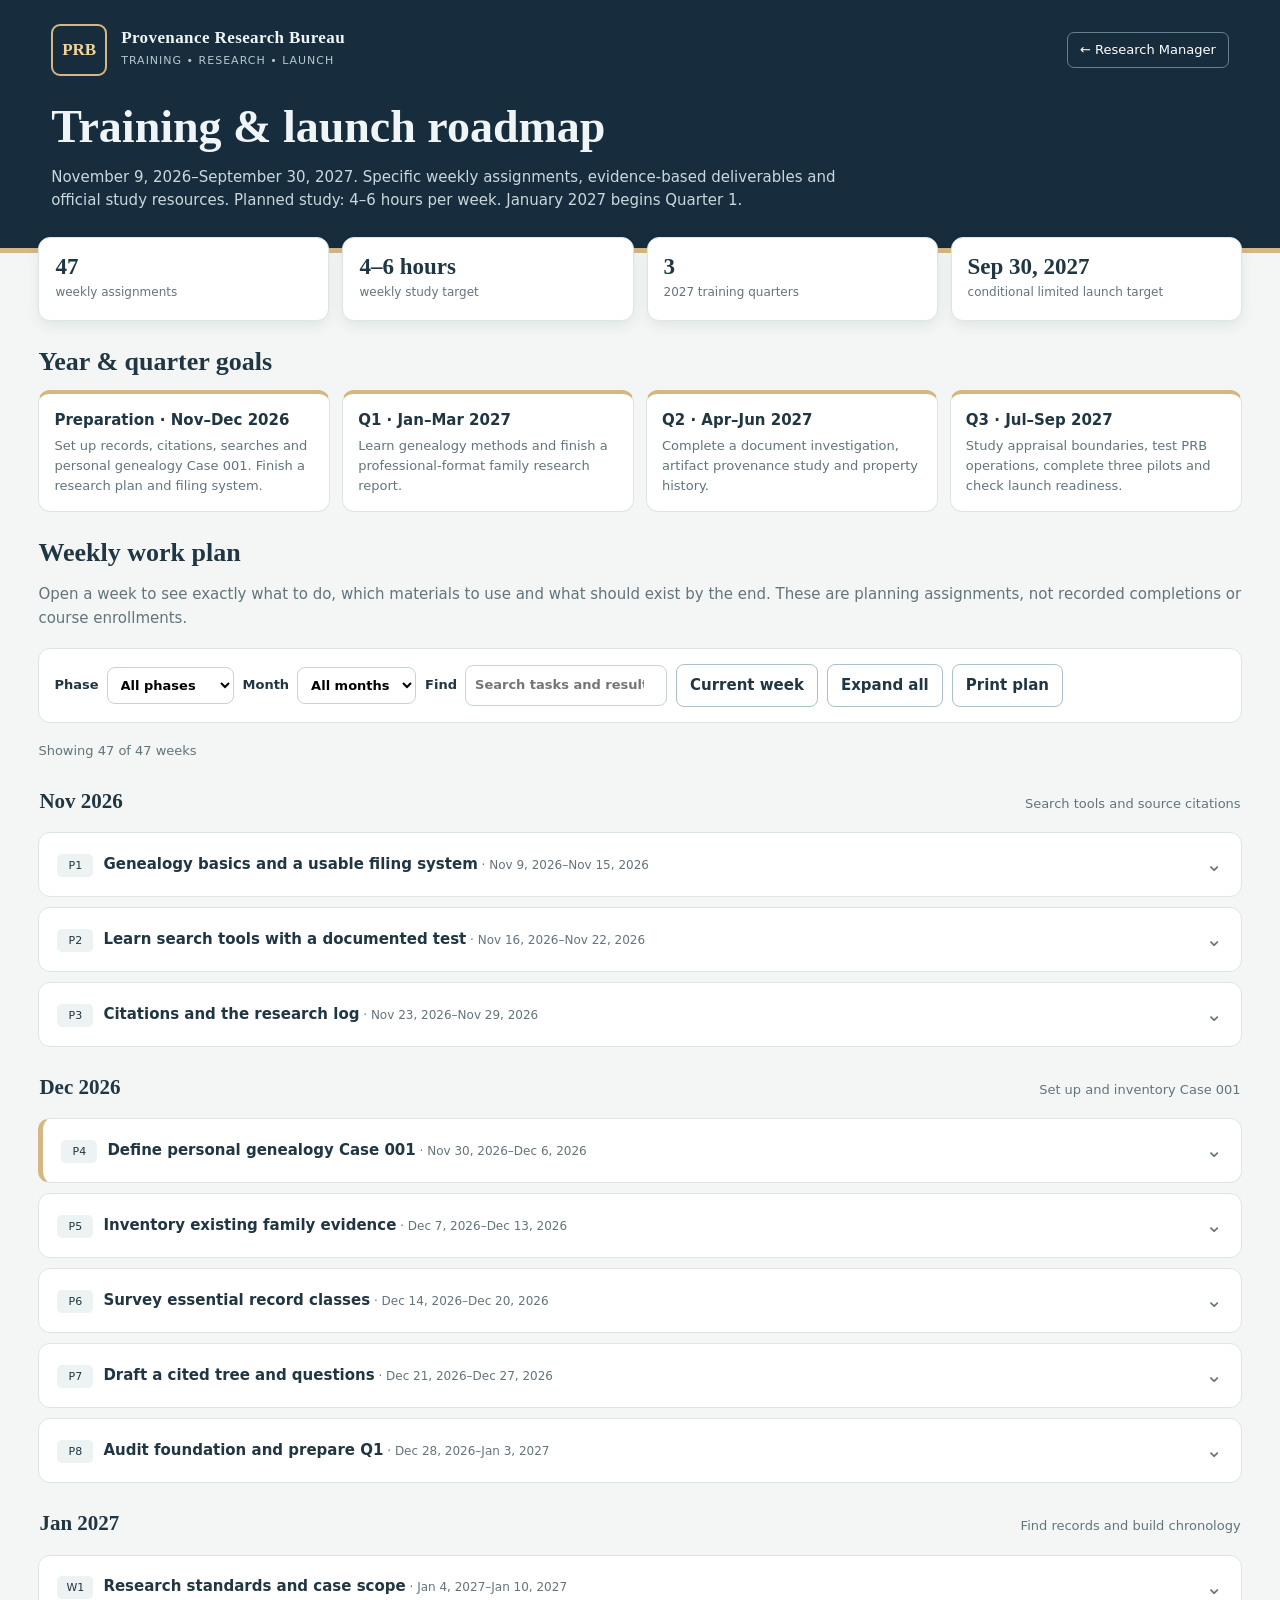
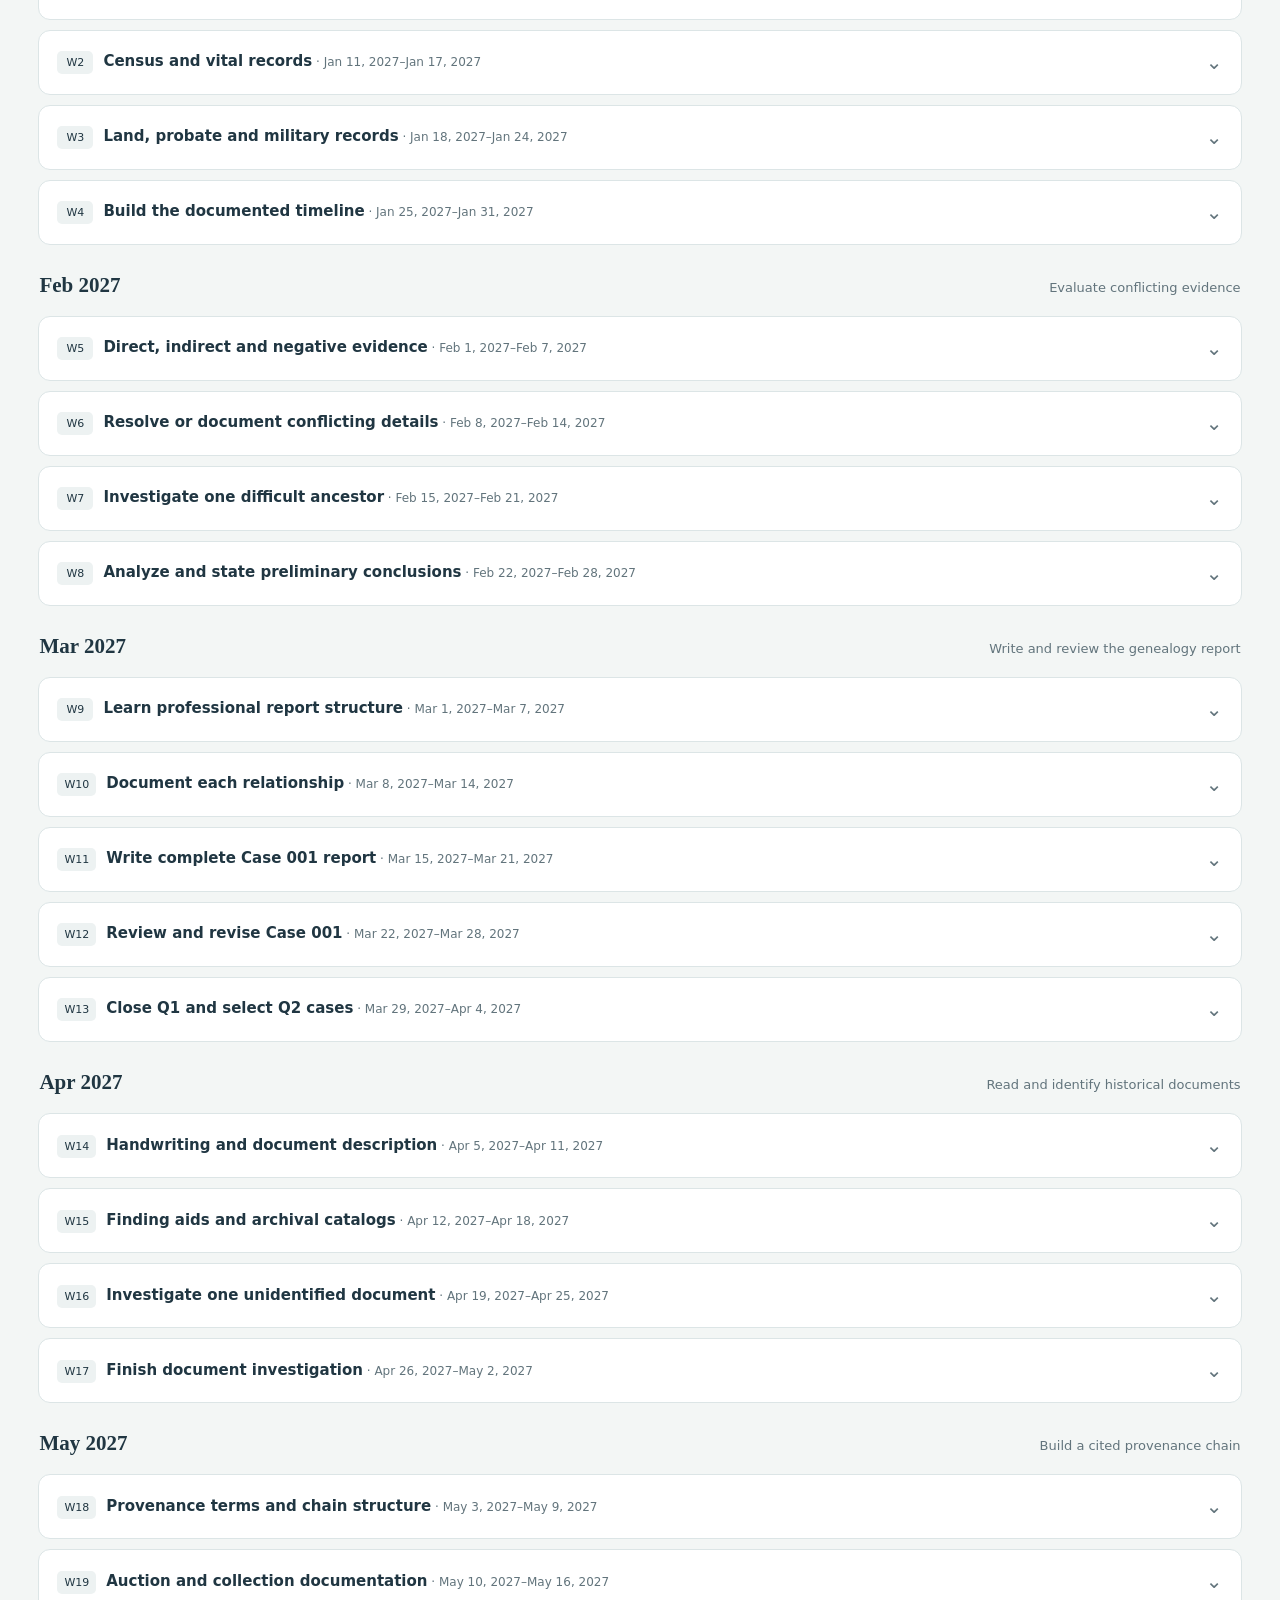
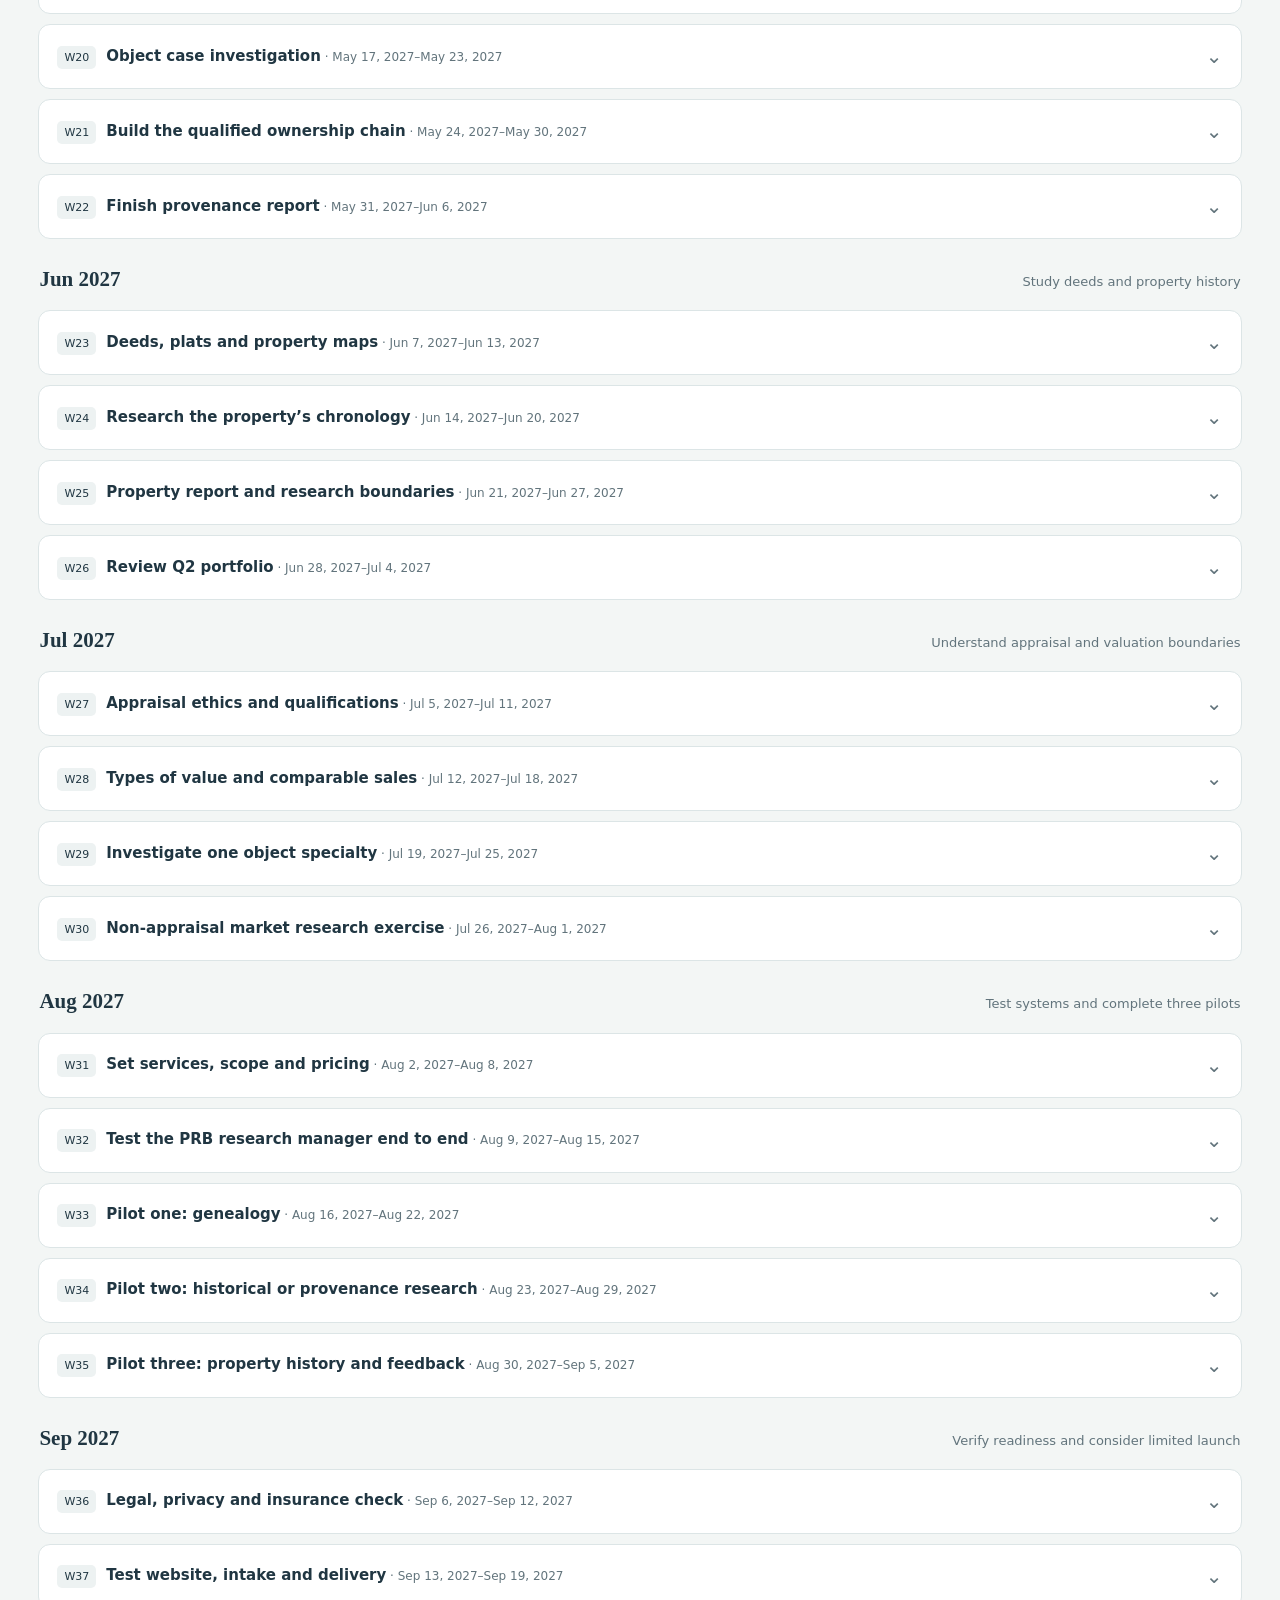
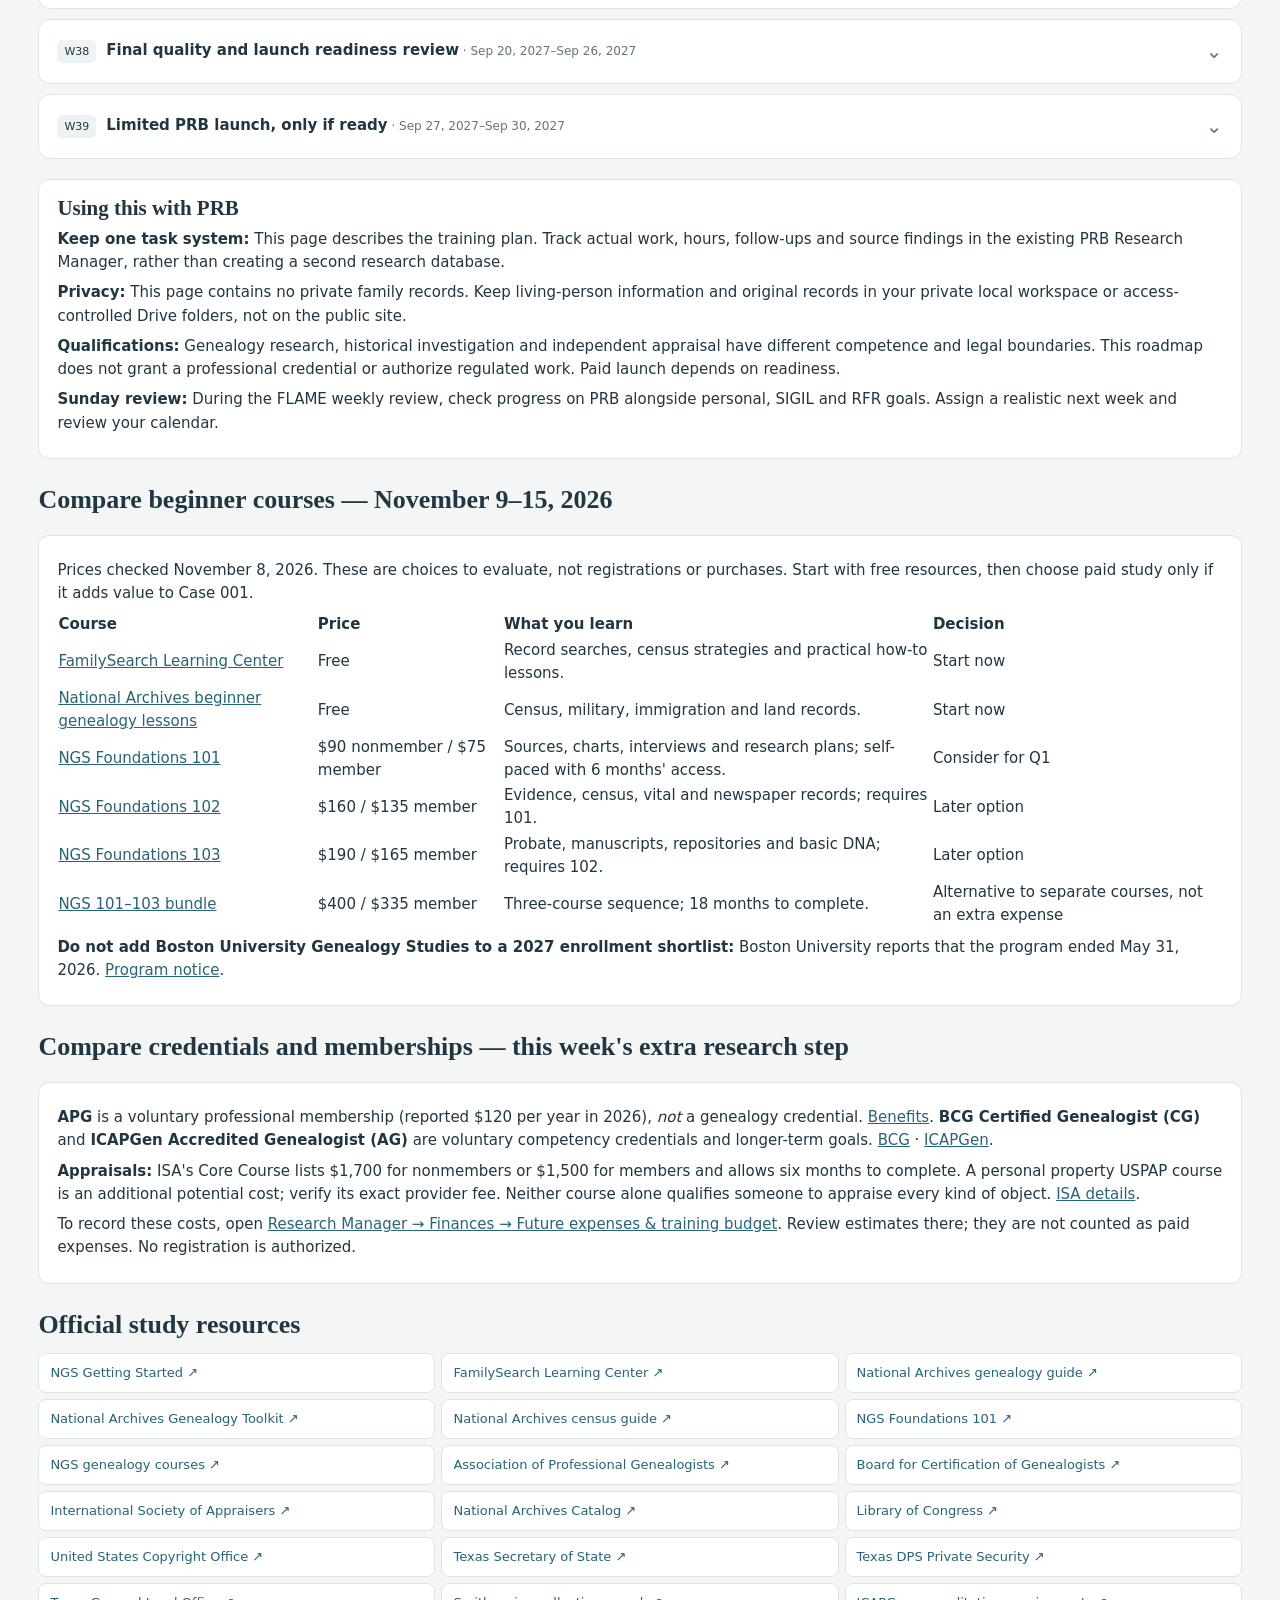
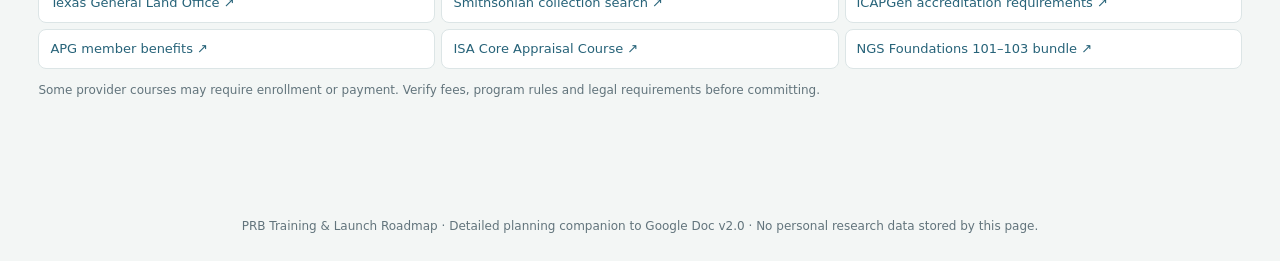
==== prb-training.html @ 5c24c982 "Publish 47-week PRB training roadmap and P1 credential and course comparison" ====
<!DOCTYPE html>
<html lang="en"><head><meta charset="UTF-8"><meta name="viewport" content="width=device-width,initial-scale=1"><meta name="theme-color" content="#172c3b"><meta name="description" content="A 47-week, outcome-based training plan for the Provenance Research Bureau. November 2026 through September 2027."><title>PRB | Training & Launch Roadmap</title>
<style>
:root{--nav:#172d3d;--nav2:#254456;--gold:#d5b783;--ink:#203642;--muted:#62747c;--line:#dce5e6;--paper:#fff;--bg:#f3f6f5;--blue:#276379}*{box-sizing:border-box}html{scroll-behavior:smooth}body{margin:0;font:15px/1.55 system-ui,-apple-system,"Segoe UI",sans-serif;color:var(--ink);background:var(--bg)}button,input,select{font:inherit}a{color:var(--blue)}a:focus,button:focus,select:focus{outline:3px solid #ddbb6a;outline-offset:2px}header{background:var(--nav);color:#eff5f6;border-bottom:5px solid var(--gold);padding:24px clamp(20px,4vw,62px) 36px}.mast{display:flex;justify-content:space-between;align-items:center;gap:12px;flex-wrap:wrap}.brand{display:flex;align-items:center;gap:14px}.monogram{display:grid;place-items:center;width:56px;height:52px;border:2px solid var(--gold);font:bold 17px Georgia,serif;border-radius:9px;color:#f0d49c}.brand strong{display:block;font:700 17px Georgia,serif;letter-spacing:.4px}.brand small{font-size:11px;letter-spacing:1px;color:#b7c8d1}.linkbar{display:flex;gap:9px;flex-wrap:wrap}.linkbar a{border:1px solid #678391;border-radius:7px;padding:7px 12px;color:white;text-decoration:none;font-size:13px}.linkbar a:hover{background:var(--nav2)}header h1{font:600 clamp(30px,4vw,46px)/1.15 Georgia,serif;max-width:850px;margin:25px 0 12px}header p{margin:0;max-width:800px;color:#cad8dd}.wrap{max-width:1300px;margin:0 auto;padding:26px clamp(16px,3vw,42px) 80px}.metrics{display:grid;grid-template-columns:repeat(4,minmax(0,1fr));gap:13px;margin:-42px 0 23px}.metric{background:#fff;border:1px solid var(--line);border-radius:12px;padding:16px;box-shadow:0 5px 13px #122e3614}.metric b{display:block;font:650 23px Georgia,serif}.metric span{font-size:12px;color:var(--muted)}h2{font:600 26px Georgia,serif;margin:26px 0 13px}h3{font:600 21px Georgia,serif;margin:0 0 6px}.muted{color:var(--muted)}.small{font-size:12px}.overview{display:grid;grid-template-columns:repeat(4,minmax(0,1fr));gap:12px}.phase{padding:15px;border:1px solid var(--line);background:#fff;border-radius:12px;border-top:4px solid var(--gold)}.phase strong{display:block;margin-bottom:4px}.phase p{font-size:13px;color:var(--muted);margin:0}.toolbar{display:flex;flex-wrap:wrap;gap:9px;align-items:center;background:#fff;border:1px solid var(--line);border-radius:12px;padding:15px;margin:18px 0}.toolbar label{display:flex;align-items:center;gap:8px;font-size:13px;font-weight:650}.toolbar select,.toolbar input{padding:9px;border:1px solid #c5d4d8;border-radius:8px;background:white;max-width:220px}.toolbar input{min-width:200px;flex:1}.btn{border:1px solid #a9c1c6;border-radius:8px;padding:9px 13px;background:#fff;color:var(--ink);font-weight:600;cursor:pointer}.btn.primary{color:white;background:var(--nav2);border-color:var(--nav2)}.btn:hover{filter:brightness(.94)}.month{margin:20px 0}.month-head{display:flex;justify-content:space-between;align-items:baseline;flex-wrap:wrap;gap:5px;padding:8px 1px}.month-head h3{margin:0}.month-head span{font-size:13px;color:var(--muted)}.week{background:#fff;border:1px solid var(--line);border-radius:12px;margin:10px 0;overflow:hidden}.week[open]{box-shadow:0 6px 18px #19314012;border-color:#a4bec5}.week.current{border-left:5px solid var(--gold)}summary{display:flex;align-items:center;justify-content:space-between;gap:14px;cursor:pointer;padding:16px 18px;list-style:none}summary::-webkit-details-marker{display:none}.wk-title{font-size:15px;font-weight:700}.wk-id{display:inline-block;background:#edf2f2;border-radius:5px;padding:3px 7px;font-size:11px;margin-right:10px;min-width:36px;text-align:center}.wk-dates{color:var(--muted);font-size:12px;white-space:nowrap}.wk-arrow{color:var(--muted);font-size:20px;margin-left:7px}.week[open] .wk-arrow{transform:rotate(180deg)}.wk-content{padding:0 20px 18px;border-top:1px solid #edf0f0}.week ol{padding-left:23px}.week li{margin:10px 0;max-width:980px}.deliverable{background:#f2f6f5;border-left:3px solid #6a998d;padding:10px 13px;margin:12px 0;border-radius:0 7px 7px 0}.wk-res{font-size:13px;display:flex;gap:12px;flex-wrap:wrap;margin:9px 0 15px}.wk-actions{display:flex;align-items:center;gap:8px;flex-wrap:wrap}.note{background:white;border:1px solid var(--line);border-radius:11px;padding:16px 18px;margin-top:20px}.note p{margin:7px 0}.source-list{display:grid;grid-template-columns:repeat(3,minmax(0,1fr));gap:6px}.source-list a{padding:9px 11px;background:white;border:1px solid var(--line);border-radius:8px;text-decoration:none;font-size:13px}#count{font-size:13px;color:var(--muted);margin:5px 0 13px}.empty{background:white;padding:25px;border-radius:10px}.foot{padding:25px;text-align:center;font-size:12px;color:var(--muted)}
@media(max-width:850px){.overview,.metrics{grid-template-columns:repeat(2,minmax(0,1fr))}.source-list{grid-template-columns:repeat(2,minmax(0,1fr))}.wk-dates{white-space:normal}.toolbar input{width:100%;max-width:none}}
@media(max-width:490px){.overview,.metrics,.source-list{grid-template-columns:1fr}.metrics{margin:-18px 0 23px}summary{padding:14px}.week .wk-content{padding:0 15px 18px}.wk-id{margin-right:7px}.wk-dates{display:block;margin-top:4px}.wk-arrow{align-self:center}}@media print{header{padding:15px;color:#111;background:white;border-bottom:2px solid #888}.brand small,header p{color:#333}.wrap{padding:10px}.toolbar,.linkbar,.wk-actions,.foot{display:none!important}.metrics{margin:0}.month,.week{break-inside:avoid}.week:not([open]) .wk-content{display:block!important}.source-list{display:none}summary{padding:8px}.wk-content{padding:0 8px}.week li{margin:4px 0}body{font-size:11px;background:white}.week,.phase,.metric{box-shadow:none}h1,h2,h3{break-after:avoid}}
</style></head>
<body><header><div class="mast"><div class="brand"><span class="monogram">PRB</span><span><strong>Provenance Research Bureau</strong><small>TRAINING • RESEARCH • LAUNCH</small></span></div><div class="linkbar"><a href="./index.html">← Research Manager</a></div></div><h1>Training & launch roadmap</h1><p>November 9, 2026–September 30, 2027. Specific weekly assignments, evidence-based deliverables and official study resources. Planned study: 4–6 hours per week. January 2027 begins Quarter 1.</p></header>
<main class="wrap"><section class="metrics" aria-label="Plan summary"><div class="metric"><b>47</b><span>weekly assignments</span></div><div class="metric"><b>4–6 hours</b><span>weekly study target</span></div><div class="metric"><b>3</b><span>2027 training quarters</span></div><div class="metric"><b>Sep 30, 2027</b><span>conditional limited launch target</span></div></section>
<h2 id="overview">Year & quarter goals</h2><section class="overview"><article class="phase"><strong>Preparation · Nov–Dec 2026</strong><p>Set up records, citations, searches and personal genealogy Case 001. Finish a research plan and filing system.</p></article><article class="phase"><strong>Q1 · Jan–Mar 2027</strong><p>Learn genealogy methods and finish a professional-format family research report.</p></article><article class="phase"><strong>Q2 · Apr–Jun 2027</strong><p>Complete a document investigation, artifact provenance study and property history.</p></article><article class="phase"><strong>Q3 · Jul–Sep 2027</strong><p>Study appraisal boundaries, test PRB operations, complete three pilots and check launch readiness.</p></article></section>
<h2 id="weeks">Weekly work plan</h2><p class="muted">Open a week to see exactly what to do, which materials to use and what should exist by the end. These are planning assignments, not recorded completions or course enrollments.</p><div class="toolbar" role="group" aria-label="Filter assignments"><label>Phase <select id="phase"><option value="">All phases</option><option>Preparation</option><option>Q1</option><option>Q2</option><option>Q3</option></select></label><label>Month <select id="month"><option value="">All months</option></select></label><label>Find <input id="search" type="search" placeholder="Search tasks and results…" aria-label="Search tasks"></label><button class="btn" id="current" type="button">Current week</button><button class="btn" id="expand" type="button">Expand all</button><button class="btn" onclick="window.print()" type="button">Print plan</button></div><p id="count" aria-live="polite"></p><section id="plan" aria-label="Weekly plan"></section>
<section class="note"><h3>Using this with PRB</h3><p><strong>Keep one task system:</strong> This page describes the training plan. Track actual work, hours, follow-ups and source findings in the existing PRB Research Manager, rather than creating a second research database.</p><p><strong>Privacy:</strong> This page contains no private family records. Keep living-person information and original records in your private local workspace or access-controlled Drive folders, not on the public site.</p><p><strong>Qualifications:</strong> Genealogy research, historical investigation and independent appraisal have different competence and legal boundaries. This roadmap does not grant a professional credential or authorize regulated work. Paid launch depends on readiness.</p><p><strong>Sunday review:</strong> During the FLAME weekly review, check progress on PRB alongside personal, SIGIL and RFR goals. Assign a realistic next week and review your calendar.</p></section>

<h2 id="course-options">Compare beginner courses — November 9–15, 2026</h2>
<section class="note" aria-label="Course comparison">
<p>Prices checked November 8, 2026. These are choices to evaluate, not registrations or purchases. Start with free resources, then choose paid study only if it adds value to Case 001.</p>
<div style="overflow-x:auto"><table style="width:100%;border-collapse:collapse;text-align:left">
<thead><tr><th scope="col">Course</th><th scope="col">Price</th><th scope="col">What you learn</th><th scope="col">Decision</th></tr></thead>
<tbody>
<tr><td><a href="https://www.familysearch.org/en/help/helpcenter/learning-center/" target="_blank" rel="noopener noreferrer">FamilySearch Learning Center</a></td><td>Free</td><td>Record searches, census strategies and practical how-to lessons.</td><td>Start now</td></tr>
<tr><td><a href="https://www.archives.gov/research/genealogy/start-research" target="_blank" rel="noopener noreferrer">National Archives beginner genealogy lessons</a></td><td>Free</td><td>Census, military, immigration and land records.</td><td>Start now</td></tr>
<tr><td><a href="https://www.ngsgenealogy.org/foundations/101/" target="_blank" rel="noopener noreferrer">NGS Foundations 101</a></td><td>$90 nonmember / $75 member</td><td>Sources, charts, interviews and research plans; self-paced with 6 months' access.</td><td>Consider for Q1</td></tr>
<tr><td><a href="https://www.ngsgenealogy.org/foundations/102/" target="_blank" rel="noopener noreferrer">NGS Foundations 102</a></td><td>$160 / $135 member</td><td>Evidence, census, vital and newspaper records; requires 101.</td><td>Later option</td></tr>
<tr><td><a href="https://www.ngsgenealogy.org/foundations/103/" target="_blank" rel="noopener noreferrer">NGS Foundations 103</a></td><td>$190 / $165 member</td><td>Probate, manuscripts, repositories and basic DNA; requires 102.</td><td>Later option</td></tr>
<tr><td><a href="https://www.ngsgenealogy.org/foundations/" target="_blank" rel="noopener noreferrer">NGS 101–103 bundle</a></td><td>$400 / $335 member</td><td>Three-course sequence; 18 months to complete.</td><td>Alternative to separate courses, not an extra expense</td></tr>
</tbody></table></div>
<p><strong>Do not add Boston University Genealogy Studies to a 2027 enrollment shortlist:</strong> Boston University reports that the program ended May 31, 2026. <a href="https://cpe.bu.edu/genealogy/" target="_blank" rel="noopener noreferrer">Program notice</a>.</p>
</section>
<h2 id="credential-options">Compare credentials and memberships — this week's extra research step</h2>
<section class="note"><p><strong>APG</strong> is a voluntary professional membership (reported $120 per year in 2026), <em>not</em> a genealogy credential. <a href="https://www.apgen.org/benefits_of_apg_membership.php" target="_blank" rel="noopener noreferrer">Benefits</a>. <strong>BCG Certified Genealogist (CG)</strong> and <strong>ICAPGen Accredited Genealogist (AG)</strong> are voluntary competency credentials and longer-term goals. <a href="https://bcgcertification.org/" target="_blank" rel="noopener noreferrer">BCG</a> · <a href="https://www.icapgen.org/" target="_blank" rel="noopener noreferrer">ICAPGen</a>.</p>
<p><strong>Appraisals:</strong> ISA's Core Course lists $1,700 for nonmembers or $1,500 for members and allows six months to complete. A personal property USPAP course is an additional potential cost; verify its exact provider fee. Neither course alone qualifies someone to appraise every kind of object. <a href="https://www.isa-appraisers.org/courses/core-course" target="_blank" rel="noopener noreferrer">ISA details</a>.</p>
<p>To record these costs, open <a href="./index.html">Research Manager → Finances → Future expenses &amp; training budget</a>. Review estimates there; they are not counted as paid expenses. No registration is authorized.</p></section>
<h2>Official study resources</h2><section class="source-list" id="resources"></section><p class="muted small">Some provider courses may require enrollment or payment. Verify fees, program rules and legal requirements before committing.</p></main><div class="foot">PRB Training & Launch Roadmap · Detailed planning companion to Google Doc v2.0 · No personal research data stored by this page.</div>
<script>
const DATA={"weeks":[{"id":"P1","start":"2026-11-09","end":"2026-11-15","phase":"Preparation","month":"Nov 2026","title":"Genealogy basics and a usable filing system","tasks":["Read the NGS Getting Started guide and sections 1–2 of the National Archives Genealogy Toolkit. Record five rules for reliable research.","Set up PRB/Training and Case 001 folders for Source Copies, Research Logs, Evidence Analysis, Reports, and Admin. Keep original files unchanged.","Write a one-page START-HERE folder map, a filename pattern (date–record–subject–source), and one test research question using an existing case; do not create duplicate person records.","Compare optional credentials and training: APG professional membership (not certification); BCG CG versus ICAPGen AG; NGS Foundations 101–103 versus free FamilySearch and National Archives lessons. Note duration, actual benefit, price, and whether needed for September launch. Include ISA Core/USPAP as future appraisal education costs. Do not enroll or pay."],"out":"Folder map, saved reading summary, one test research question, and a one-page course/credential comparison with cost estimates.","links":["NGS","TOOL","NGS101","NGSCOURSE","APG","BCG","ICAPGEN","ISA","FS"]},{"id":"P2","start":"2026-11-16","end":"2026-11-22","phase":"Preparation","month":"Nov 2026","title":"Learn search tools with a documented test","tasks":["Open FamilySearch and the National Archives genealogy guide; identify where census, military, immigration and naturalization records are indexed.","Run one test search for a deceased ancestor or public historical figure in each system. Record the exact search terms and filters.","Save two results or explicit no-results notes with page URLs, access dates and where original images can be viewed."],"out":"Two documented searches and a reusable search-log template.","links":["FS","NARA"]},{"id":"P3","start":"2026-11-23","end":"2026-11-29","phase":"Preparation","month":"Nov 2026","title":"Citations and the research log","tasks":["Review the source/citation guidance in your training resources; write down what a full source locator must include.","Create citation examples for a census image, a birth index and a website summary. Mark an index as an index, not the unseen original.","Run two searches and record name, scope, date, result, source URL, evidence and next action in your existing PRB Research records."],"out":"Three test citations and two complete research-log entries.","links":["TOOL","NGS101"]},{"id":"P4","start":"2026-11-30","end":"2026-12-06","phase":"Preparation","month":"Dec 2026","title":"Define personal genealogy Case 001","tasks":["Open the existing personal genealogy project in PRB; confirm the case ID and research question instead of making another case.","List 5–10 assertions that need proof, each marked supported, conflicting or not yet checked.","Write a short research plan that ranks the three most promising sources for the first question."],"out":"One research question, proof-gap list and prioritized plan.","links":["NGS101","FS"]},{"id":"P5","start":"2026-12-07","end":"2026-12-13","phase":"Preparation","month":"Dec 2026","title":"Inventory existing family evidence","tasks":["Inventory documents you already have (certificates, letters, photos and family notes) without changing or deleting originals.","For at least five items, capture date, creator, location, who supplied it and what claim it might support.","Record known facts separately from family recollections and label information about living people private."],"out":"Evidence inventory of at least five existing items.","links":["TOOL","NGS101"]},{"id":"P6","start":"2026-12-14","end":"2026-12-20","phase":"Preparation","month":"Dec 2026","title":"Survey essential record classes","tasks":["Read NARA introductions for census, military and immigration records; note what each can and cannot prove.","Select one relevant family question and identify the agencies or repositories for vital, military and arrival records.","Perform one actual search, record its scope and add either a source citation or a documented negative result."],"out":"One-page records cheat sheet plus one documented search.","links":["NARA","CENSUS"]},{"id":"P7","start":"2026-12-21","end":"2026-12-27","phase":"Preparation","month":"Dec 2026","title":"Draft a cited tree and questions","tasks":["Build or revise a small family branch in the existing PRB People and Relationships sections, with each relation linked to evidence.","Mark uncertain names, dates and relationships as unverified instead of filling gaps by assumption.","Write three focused questions for Q1 and identify the record needed to answer each."],"out":"Draft tree, evidence gaps and three research questions.","links":["FS","NGS101"]},{"id":"P8","start":"2026-12-28","end":"2027-01-03","phase":"Preparation","month":"Dec 2026","title":"Audit foundation and prepare Q1","tasks":["Check that Case 001 has a research plan, citation style, source log, privacy labels and backups.","Review November–December outputs for missing citations and duplicate entries; correct links without deleting original records.","Choose the Q1 family branch and write the January research sequence on one page."],"out":"Q1-ready checklist and January research plan (Dec 31 target).","links":["NGS101","TOOL"]},{"id":"W1","start":"2027-01-04","end":"2027-01-10","phase":"Q1","month":"Jan 2027","title":"Research standards and case scope","tasks":["Read NGS Foundations 101 outline; list the components of a sound genealogy research plan.","Choose one branch and one exact question about identity, parentage, date or place.","Create a search strategy listing three repositories, a date range, name variants and a stopping rule."],"out":"One-page research plan with a defined question and scope.","links":["NGS101","FS"]},{"id":"W2","start":"2027-01-11","end":"2027-01-17","phase":"Q1","month":"Jan 2027","title":"Census and vital records","tasks":["Locate one federal census image for a target household and transcribe names, ages, birthplaces and neighbors.","Locate one related birth, marriage or death record or index; accurately label source type.","Record each claim the two sources support and at least one item requiring another source."],"out":"Two cited sources and a household comparison sheet.","links":["CENSUS","FS"]},{"id":"W3","start":"2027-01-18","end":"2027-01-24","phase":"Q1","month":"Jan 2027","title":"Land, probate and military records","tasks":["Identify county and time period where the target ancestor lived, then find the relevant deed or probate index.","Search an appropriate military or draft record collection and log search parameters even if nothing is found.","Explain in a short note how ownership, heirs or service records could confirm relationships or residence."],"out":"Three-class research log and evidence relevance note.","links":["NARA","TXGL"]},{"id":"W4","start":"2027-01-25","end":"2027-01-31","phase":"Q1","month":"Jan 2027","title":"Build the documented timeline","tasks":["Gather at least six dated assertions from the case sources; flag exact versus estimated dates.","Create a timeline with place, event, cited record, and confidence for each entry.","Check for conflicts in ages or movement between two records; add questions for February."],"out":"Six-entry cited timeline and a conflict list.","links":["FS","NGS101"]},{"id":"W5","start":"2027-02-01","end":"2027-02-07","phase":"Q1","month":"Feb 2027","title":"Direct, indirect and negative evidence","tasks":["Read basic evidence-evaluation material and define direct, indirect and negative evidence in your own words.","Take three actual Case 001 claims; identify the evidence type behind each.","Write one short analysis showing why the same record may support one claim directly and another only indirectly."],"out":"Three-claim evidence chart and one analytical paragraph.","links":["NGSCOURSE","BCG"]},{"id":"W6","start":"2027-02-08","end":"2027-02-14","phase":"Q1","month":"Feb 2027","title":"Resolve or document conflicting details","tasks":["Pick one date, name or relationship conflict already present in the case.","Create a side-by-side table: exact source, information reported, creator, date and likely reliability.","Write what remains unproven and the next two specific sources to check; do not force a resolution."],"out":"One fully cited conflict matrix and next-source plan.","links":["BCG","FS"]},{"id":"W7","start":"2027-02-15","end":"2027-02-21","phase":"Q1","month":"Feb 2027","title":"Investigate one difficult ancestor","tasks":["Choose one stalled relationship or identity question and write three distinct search strategies.","Run the searches in at least two collections and save the queries, date ranges, and positive or negative results.","Evaluate neighbors, witnesses or associates as leads without treating a shared surname as proof."],"out":"Two-repository search log and a next-step memo.","links":["NARA","FS"]},{"id":"W8","start":"2027-02-22","end":"2027-02-28","phase":"Q1","month":"Feb 2027","title":"Analyze and state preliminary conclusions","tasks":["List each source used for the selected question and the exact fact supported.","Write a 500–800 word evidence discussion with contradictions, limitations and citations.","End with a conclusion labeled proven, probable, possible or unresolved and explain why."],"out":"Draft evidence analysis and qualified conclusion.","links":["BCG","NGSCOURSE"]},{"id":"W9","start":"2027-03-01","end":"2027-03-07","phase":"Q1","month":"Mar 2027","title":"Learn professional report structure","tasks":["Read sample standards and identify the report sections: question, scope, methods, evidence, findings and open questions.","Create a Case 001 report outline with headings and a source appendix.","Check whether each major sentence can be traced to a record, a cited inference or a clearly labeled unknown."],"out":"Report outline and citation audit checklist.","links":["BCG","NGS101"]},{"id":"W10","start":"2027-03-08","end":"2027-03-14","phase":"Q1","month":"Mar 2027","title":"Document each relationship","tasks":["For at least three relationship statements, attach or reference the supporting sources in PRB.","Build a simple relationship diagram and flag disputed or missing links.","Cross-check the report draft, tree and log for inconsistent spellings or dates."],"out":"Three supported relationship entries and checked diagram.","links":["FS","BCG"]},{"id":"W11","start":"2027-03-15","end":"2027-03-21","phase":"Q1","month":"Mar 2027","title":"Write complete Case 001 report","tasks":["Finish the narrative with the research question, scope, search actions and cited findings.","Include a chronology, relationships, evidence conflicts and negative searches where relevant.","Build a numbered appendix linking all cited records to their location in your existing private workspace."],"out":"Complete first draft of the Case 001 report.","links":["BCG","APG"]},{"id":"W12","start":"2027-03-22","end":"2027-03-28","phase":"Q1","month":"Mar 2027","title":"Review and revise Case 001","tasks":["Read the report against the source images or faithful transcripts; correct unsupported claims.","Check every citation for repository, collection, item and locator details.","Prepare a sanitized portfolio sample that excludes living-person identifiers and private documents."],"out":"Corrected report and private-safe portfolio extract.","links":["BCG","NGSCOURSE"]},{"id":"W13","start":"2027-03-29","end":"2027-04-04","phase":"Q1","month":"Mar 2027","title":"Close Q1 and select Q2 cases","tasks":["Finalize Case 001 by March 31 and verify research log, tree, diagram, timeline and appendix.","Rate your skills against the quarter’s evidence, research and reporting goals with concrete examples.","Select an archival document, artifact and property candidate for Q2; log access or permission barriers."],"out":"Final Q1 report and three Q2 candidate briefs.","links":["APG","BCG"]},{"id":"W14","start":"2027-04-05","end":"2027-04-11","phase":"Q2","month":"Apr 2027","title":"Handwriting and document description","tasks":["Choose a historical manuscript or letter and record format, marks, dimensions if known, dates and collection locator.","Transcribe 100–200 words verbatim, marking illegible text instead of guessing.","Separate what the document states from your interpretation in a short notes table."],"out":"Document description and annotated transcription.","links":["LOC","NARACAT"]},{"id":"W15","start":"2027-04-12","end":"2027-04-18","phase":"Q2","month":"Apr 2027","title":"Finding aids and archival catalogs","tasks":["Find two archive catalogs with relevant material, including collection and series level descriptions.","Record call numbers, access rules, restrictions, finding aid links and how to request an item.","Compare an original item, a digital image and a catalog entry: what each proves and does not prove."],"out":"Two repository access records and source-type comparison.","links":["NARACAT","LOC"]},{"id":"W16","start":"2027-04-19","end":"2027-04-25","phase":"Q2","month":"Apr 2027","title":"Investigate one unidentified document","tasks":["Formulate who/what/when/where questions about a document without a firm identification.","Find at least three comparison clues such as names, dates, place, handwriting or stationery.","Build a claim-by-claim table separating observed facts, inferred matches and remaining doubts."],"out":"Identification evidence table with three clues.","links":["LOC","NARACAT"]},{"id":"W17","start":"2027-04-26","end":"2027-05-02","phase":"Q2","month":"Apr 2027","title":"Finish document investigation","tasks":["Write a 2–3 page narrative of the document, methods and provenance limitations.","Add full citations for the original, finding aid and independent corroborating source.","Review with a checklist for alternative explanations and unsupported dates."],"out":"Cited archival-document report (April milestone).","links":["LOC","BCG"]},{"id":"W18","start":"2027-05-03","end":"2027-05-09","phase":"Q2","month":"May 2027","title":"Provenance terms and chain structure","tasks":["Define ownership, custody, possession, attribution and authenticity as distinct questions.","Choose one publicly documented object with sufficient accessible history.","Create a chronological ownership-chain template with dates, owner, source, confidence and gaps."],"out":"Provenance glossary and ownership-chain worksheet.","links":["SMITH","LOC"]},{"id":"W19","start":"2027-05-10","end":"2027-05-16","phase":"Q2","month":"May 2027","title":"Auction and collection documentation","tasks":["Locate two independent catalog, accession or auction references to the chosen object or similar type.","Record catalog title, item number, date, repository and whether the source shows an image.","Write a note distinguishing a catalog claim from verified transfer of title."],"out":"Two catalog citations and source-reliability note.","links":["SMITH","LOC"]},{"id":"W20","start":"2027-05-17","end":"2027-05-23","phase":"Q2","month":"May 2027","title":"Object case investigation","tasks":["Compile available descriptions, photographs, marks and measurements without handling claims as proof.","Compare object details across two sources and document discrepancies.","List missing steps in the ownership chain and potential records that could narrow each gap."],"out":"Object evidence inventory and gaps list.","links":["SMITH","LOC"]},{"id":"W21","start":"2027-05-24","end":"2027-05-30","phase":"Q2","month":"May 2027","title":"Build the qualified ownership chain","tasks":["Place all dated ownership events in a timeline with source IDs.","Mark each transition as documented, inferred, disputed or unknown.","Write a short explanation for the weakest transition and one alternate hypothesis."],"out":"Cited chain diagram with explicitly marked gaps.","links":["SMITH","BCG"]},{"id":"W22","start":"2027-05-31","end":"2027-06-06","phase":"Q2","month":"May 2027","title":"Finish provenance report","tasks":["Write a 2–4 page provenance narrative that distinguishes authenticity, attribution, ownership and custody.","Attach an evidence table and cite independent records instead of relying solely on a seller’s description.","State what PRB has not authenticated or valued and who would need to assess it."],"out":"Complete qualified provenance report.","links":["SMITH","ISA"]},{"id":"W23","start":"2027-06-07","end":"2027-06-13","phase":"Q2","month":"Jun 2027","title":"Deeds, plats and property maps","tasks":["Choose one property with accessible historical records and write its address, parcel or legal description.","Identify county clerk/deed index and historical plat or map sources.","Create a research-log entry for one recorded transaction and note any unresolved legal-description change."],"out":"Property question and deed/map source list.","links":["TXGL","LOC"]},{"id":"W24","start":"2027-06-14","end":"2027-06-20","phase":"Q2","month":"Jun 2027","title":"Research the property’s chronology","tasks":["Build a timeline of ownership or use from at least three documented historical points.","Compare deed references with maps, directories or tax records when available.","Mark possible identification errors and clearly separate owners from occupants."],"out":"Three-point cited property timeline and research notes.","links":["TXGL","LOC"]},{"id":"W25","start":"2027-06-21","end":"2027-06-27","phase":"Q2","month":"Jun 2027","title":"Property report and research boundaries","tasks":["Write the property report with evidence, dates, sources and explicit unknowns.","Review copyright, privacy and licensing for any images intended for a portfolio or website.","List what is historical research versus legal title opinion, appraisal or licensed investigation."],"out":"Cited property history and rights/use checklist.","links":["USPTO","TXGL"]},{"id":"W26","start":"2027-06-28","end":"2027-07-04","phase":"Q2","month":"Jun 2027","title":"Review Q2 portfolio","tasks":["Audit source citations and limitations in all three Q2 reports: archival document, provenance and property.","Make a separate publication-safe summary of each that avoids private client/family details.","Record a skills-gap and resource list for valuation learning and July training."],"out":"Three reviewed reports and a Q3 skills-gap list (June 30 target).","links":["BCG","ISA"]},{"id":"W27","start":"2027-07-05","end":"2027-07-11","phase":"Q3","month":"Jul 2027","title":"Appraisal ethics and qualifications","tasks":["Review ISA’s description of professional appraisal practice; note training, independence and conflicts of interest.","List research services PRB can offer without asserting a formal appraisal conclusion.","Draft a clear referral/disclaimer paragraph for inquiries needing insurance, estate or tax valuation."],"out":"Appraisal-boundary sheet and draft referral language.","links":["ISA","APG"]},{"id":"W28","start":"2027-07-12","end":"2027-07-18","phase":"Q3","month":"Jul 2027","title":"Types of value and comparable sales","tasks":["Define asking price, sold price, market value and appraisal opinion as separate concepts.","Find three completed sales in one object category, recording dates, condition, fees if shown and source links.","Explain why those sales may not be directly comparable to the chosen object."],"out":"Three-sale comparison exercise (not an appraisal).","links":["ISA","SMITH"]},{"id":"W29","start":"2027-07-19","end":"2027-07-25","phase":"Q3","month":"Jul 2027","title":"Investigate one object specialty","tasks":["Choose a focus area such as historical paper, photographs, maps or ephemera.","Record terminology, maker/date indicators, common authenticity issues and storage risks.","Find two specialist organizations, experts or collection catalogs for future referrals."],"out":"Specialty reference sheet and two qualified referral leads.","links":["SMITH","ISA"]},{"id":"W30","start":"2027-07-26","end":"2027-08-01","phase":"Q3","month":"Jul 2027","title":"Non-appraisal market research exercise","tasks":["Compile a neutral one-page sales comparison with clear date/condition limits and source citations.","Label the document “market research exercise—not an appraisal or valuation opinion.”","Compare formal appraisal training prerequisites, tuition and time; note any requirements not verified."],"out":"Non-appraisal exercise and education decision memo.","links":["ISA","NGSCOURSE"]},{"id":"W31","start":"2027-08-02","end":"2027-08-08","phase":"Q3","month":"Aug 2027","title":"Set services, scope and pricing","tasks":["Define up to four limited launch services, exclusions and the deliverable for each.","Estimate hours and costs using Case 001 and Q2 reports; set draft pricing and minimum case information.","Prepare draft engagement terms, change-scope rule, cancellation handling and a privacy notice for review."],"out":"Service menu, draft prices, engagement checklist.","links":["APG","ISA"]},{"id":"W32","start":"2027-08-09","end":"2027-08-15","phase":"Q3","month":"Aug 2027","title":"Test the PRB research manager end to end","tasks":["Export a full app backup, then verify that the file exists before testing; do not reset live data.","On a clearly marked sample case, test task, timer, source, evidence note, report and exported file flow.","Record bugs, missing features and whether records survive reload; keep pilot test data separate from real casework."],"out":"Signed test checklist with results and defects.","links":["APG"]},{"id":"W33","start":"2027-08-16","end":"2027-08-22","phase":"Q3","month":"Aug 2027","title":"Pilot one: genealogy","tasks":["Run a timed genealogy pilot on a bounded question and define scope before starting.","Use the PRB app to record search terms, documents, time and a finished report.","Self-audit source support and calculate actual hours versus estimate."],"out":"Pilot 1 report, time record and lessons.","links":["FS","APG"]},{"id":"W34","start":"2027-08-23","end":"2027-08-29","phase":"Q3","month":"Aug 2027","title":"Pilot two: historical or provenance research","tasks":["Take a document/provenance question with a clear output and stated limits.","Create the evidence matrix and timeline and cite every major conclusion.","Complete the report, record hours and document whether the fixed scope was realistic."],"out":"Pilot 2 report and cost comparison.","links":["LOC","APG"]},{"id":"W35","start":"2027-08-30","end":"2027-09-05","phase":"Q3","month":"Aug 2027","title":"Pilot three: property history and feedback","tasks":["Complete a third case using the property-history workflow and available historical records.","Request feedback on clarity and citations from a qualified reviewer where possible; do not claim peer review if none occurs.","Fix the top three documented workflow problems in templates or case procedures."],"out":"Pilot 3 report, feedback notes and corrections.","links":["TXGL","APG"]},{"id":"W36","start":"2027-09-06","end":"2027-09-12","phase":"Q3","month":"Sep 2027","title":"Legal, privacy and insurance check","tasks":["Check business registration/DBA status and whether proposed services implicate Texas private-investigation licensing; obtain appropriate advice before regulated work.","Review insurance needs, document access permissions, record retention and private-person safeguards.","Create a go/no-go checklist identifying any unresolved legal, training or insurance blocker."],"out":"Written readiness gate with verified and unresolved items.","links":["TXSOS","TXDPS"]},{"id":"W37","start":"2027-09-13","end":"2027-09-19","phase":"Q3","month":"Sep 2027","title":"Test website, intake and delivery","tasks":["Review site language for service accuracy, exclusions, prices/estimate terms and contact method.","Submit a dummy inquiry and test scope approval, payment instructions and delivery of a sanitized sample report.","Verify links, mobile display, privacy text and downloadable/printable reports."],"out":"End-to-end website and service test record.","links":["APG"]},{"id":"W38","start":"2027-09-20","end":"2027-09-26","phase":"Q3","month":"Sep 2027","title":"Final quality and launch readiness review","tasks":["Inspect all case samples for citations, privacy, competence and accurate titles.","Confirm three pilots, app backup procedure, agreements, insurance decision and legal scope.","Assign a correction owner/date for any incomplete item and document a limited launch decision."],"out":"Launch checklist with evidence and go/no-go decision.","links":["APG","ISA"]},{"id":"W39","start":"2027-09-27","end":"2027-09-30","phase":"Q3","month":"Sep 2027","title":"Limited PRB launch, only if ready","tasks":["If the readiness checklist passes, enable only the services within verified competence and lawful scope.","Run one complete test inquiry through agreement, tracking, delivery and receipt.","Record launch status and first-month improvement targets; if any critical gate fails, defer paid launch."],"out":"Documented limited launch or a dated deferral with blockers.","links":["APG","TXSOS"]}],"resources":{"NGS":["NGS Getting Started","https://www.ngsgenealogy.org/getting-started/"],"FS":["FamilySearch Learning Center","https://www.familysearch.org/en/help/helpcenter/learning-center/"],"NARA":["National Archives genealogy guide","https://www.archives.gov/research/genealogy/start-research"],"TOOL":["National Archives Genealogy Toolkit","https://www.archives.gov/research/genealogy/start-research/getting-started-toolkit.pdf"],"CENSUS":["National Archives census guide","https://www.archives.gov/research/census"],"NGS101":["NGS Foundations 101","https://www.ngsgenealogy.org/foundations/101/"],"NGSCOURSE":["NGS genealogy courses","https://www.ngsgenealogy.org/genealogy-courses/"],"APG":["Association of Professional Genealogists","https://www.apgen.org/"],"BCG":["Board for Certification of Genealogists","https://www.bcgcertification.org/"],"ISA":["International Society of Appraisers","https://www.isa-appraisers.org/"],"NARACAT":["National Archives Catalog","https://catalog.archives.gov/"],"LOC":["Library of Congress","https://www.loc.gov/"],"USPTO":["United States Copyright Office","https://www.copyright.gov/"],"TXSOS":["Texas Secretary of State","https://www.sos.state.tx.us/"],"TXDPS":["Texas DPS Private Security","https://www.dps.texas.gov/section/private-security"],"TXGL":["Texas General Land Office","https://www.glo.texas.gov/"],"SMITH":["Smithsonian collection search","https://www.si.edu/collections"],"ICAPGEN":["ICAPGen accreditation requirements","https://www.icapgen.org/"],"APGBEN":["APG member benefits","https://www.apgen.org/benefits_of_apg_membership.php"],"ISACORE":["ISA Core Appraisal Course","https://www.isa-appraisers.org/courses/core-course"],"NGSBUNDLE":["NGS Foundations 101–103 bundle","https://www.ngsgenealogy.org/foundations/"]},"months":["Nov 2026","Dec 2026","Jan 2027","Feb 2027","Mar 2027","Apr 2027","May 2027","Jun 2027","Jul 2027","Aug 2027","Sep 2027"],"monthly":{"Nov 2026":"Search tools and source citations","Dec 2026":"Set up and inventory Case 001","Jan 2027":"Find records and build chronology","Feb 2027":"Evaluate conflicting evidence","Mar 2027":"Write and review the genealogy report","Apr 2027":"Read and identify historical documents","May 2027":"Build a cited provenance chain","Jun 2027":"Study deeds and property history","Jul 2027":"Understand appraisal and valuation boundaries","Aug 2027":"Test systems and complete three pilots","Sep 2027":"Verify readiness and consider limited launch"}};
const plan=document.querySelector('#plan'),phase=document.querySelector('#phase'),month=document.querySelector('#month'),search=document.querySelector('#search');
const fmt=d=>new Date(d+'T12:00:00').toLocaleDateString('en-US',{month:'short',day:'numeric',year:'numeric'});
const safe=s=>String(s).replace(/[&<>"']/g,c=>({'&':'&amp;','<':'&lt;','>':'&gt;','"':'&quot;',"'":'&#39;'}[c]));
for(const m of DATA.months){const e=document.createElement('option');e.value=e.textContent=m;month.append(e)}
function filter(){const q=search.value.trim().toLowerCase();const show=DATA.weeks.filter(w=>(!phase.value||w.phase===phase.value)&&(!month.value||w.month===month.value)&&(!q||[w.title,w.out,w.month,...w.tasks].join(' ').toLowerCase().includes(q)));
let s='',prev='';const today=new Date();today.setHours(0,0,0,0);let currentId='';
for(const w of show){if(prev!==w.month){if(prev)s+='</section>';s+=`<section class="month"><div class="month-head"><h3>${safe(w.month)}</h3><span>${safe(DATA.monthly[w.month])}</span></div>`;prev=w.month}const isCurrent=today>=new Date(w.start+'T00:00:00')&&today<=new Date(w.end+'T23:59:59');if(isCurrent)currentId=w.id;
s+=`<details class="week ${isCurrent?'current':''}" data-id="${safe(w.id)}"><summary><div><span class="wk-id">${safe(w.id)}</span><span class="wk-title">${safe(w.title)}</span><span class="wk-dates"> · ${fmt(w.start)}–${fmt(w.end)}</span></div><span aria-hidden="true" class="wk-arrow">⌄</span></summary><div class="wk-content"><ol>${w.tasks.map(t=>`<li>${safe(t)}</li>`).join('')}</ol><div class="deliverable"><strong>Finished when:</strong> ${safe(w.out)}</div><div class="wk-res"><strong>Study material:</strong> ${w.links.map(k=>`<a href="${safe(DATA.resources[k][1])}" target="_blank" rel="noopener noreferrer">${safe(DATA.resources[k][0])} ↗</a>`).join('')}</div><div class="wk-actions"><button class="btn primary" data-copy="${safe(w.id)}">Copy tasks for PRB</button><span class="small muted">Keep completion records in PRB Tasks, not here.</span></div></div></details>`}
if(prev)s+='</section>';plan.innerHTML=s||'<div class="empty">No matching weeks. Change the filters or search text.</div>';document.querySelector('#count').textContent=`Showing ${show.length} of ${DATA.weeks.length} weeks`;plan.dataset.current=currentId;}
for(const e of [phase,month,search])e.addEventListener(e===search?'input':'change',filter);
document.querySelector('#current').addEventListener('click',()=>{phase.value=month.value=search.value='';filter();const target=plan.querySelector(`[data-id="${plan.dataset.current}"]`);if(target){target.open=true;target.scrollIntoView({behavior:'smooth',block:'center'})}else{document.querySelector('#count').textContent='No scheduled week is active today. Showing the full plan.'}});
document.querySelector('#expand').addEventListener('click',e=>{const details=[...plan.querySelectorAll('details')];const open=details.some(d=>!d.open);details.forEach(d=>d.open=open);e.target.textContent=open?'Collapse all':'Expand all'});
plan.addEventListener('click',async e=>{const b=e.target.closest('button[data-copy]');if(!b)return;const w=DATA.weeks.find(w=>w.id===b.dataset.copy);if(!w)return;const txt=[`PRB Training — ${w.id}: ${w.title}`,`${fmt(w.start)} – ${fmt(w.end)}`,'',...w.tasks.map((t,i)=>`${i+1}. ${t}`),'',`Deliverable: ${w.out}`].join('\n');try{await navigator.clipboard.writeText(txt);b.textContent='Copied!';setTimeout(()=>b.textContent='Copy tasks for PRB',1800)}catch{const ta=document.createElement('textarea');ta.value=txt;ta.style.width='100%';b.closest('.wk-actions').append(ta);ta.select();b.textContent='Select text to copy'}});
document.querySelector('#resources').innerHTML=Object.entries(DATA.resources).map(([k,[name,url]])=>`<a href="${safe(url)}" target="_blank" rel="noopener noreferrer">${safe(name)} ↗</a>`).join('');
let originalOpen=[];
window.addEventListener('beforeprint',()=>{originalOpen=[...plan.querySelectorAll('details.week')].map(d=>[d,d.open]);originalOpen.forEach(([d])=>{d.open=true})});
window.addEventListener('afterprint',()=>{originalOpen.forEach(([d,v])=>{d.open=v});originalOpen=[]});
filter();
</script></body></html>
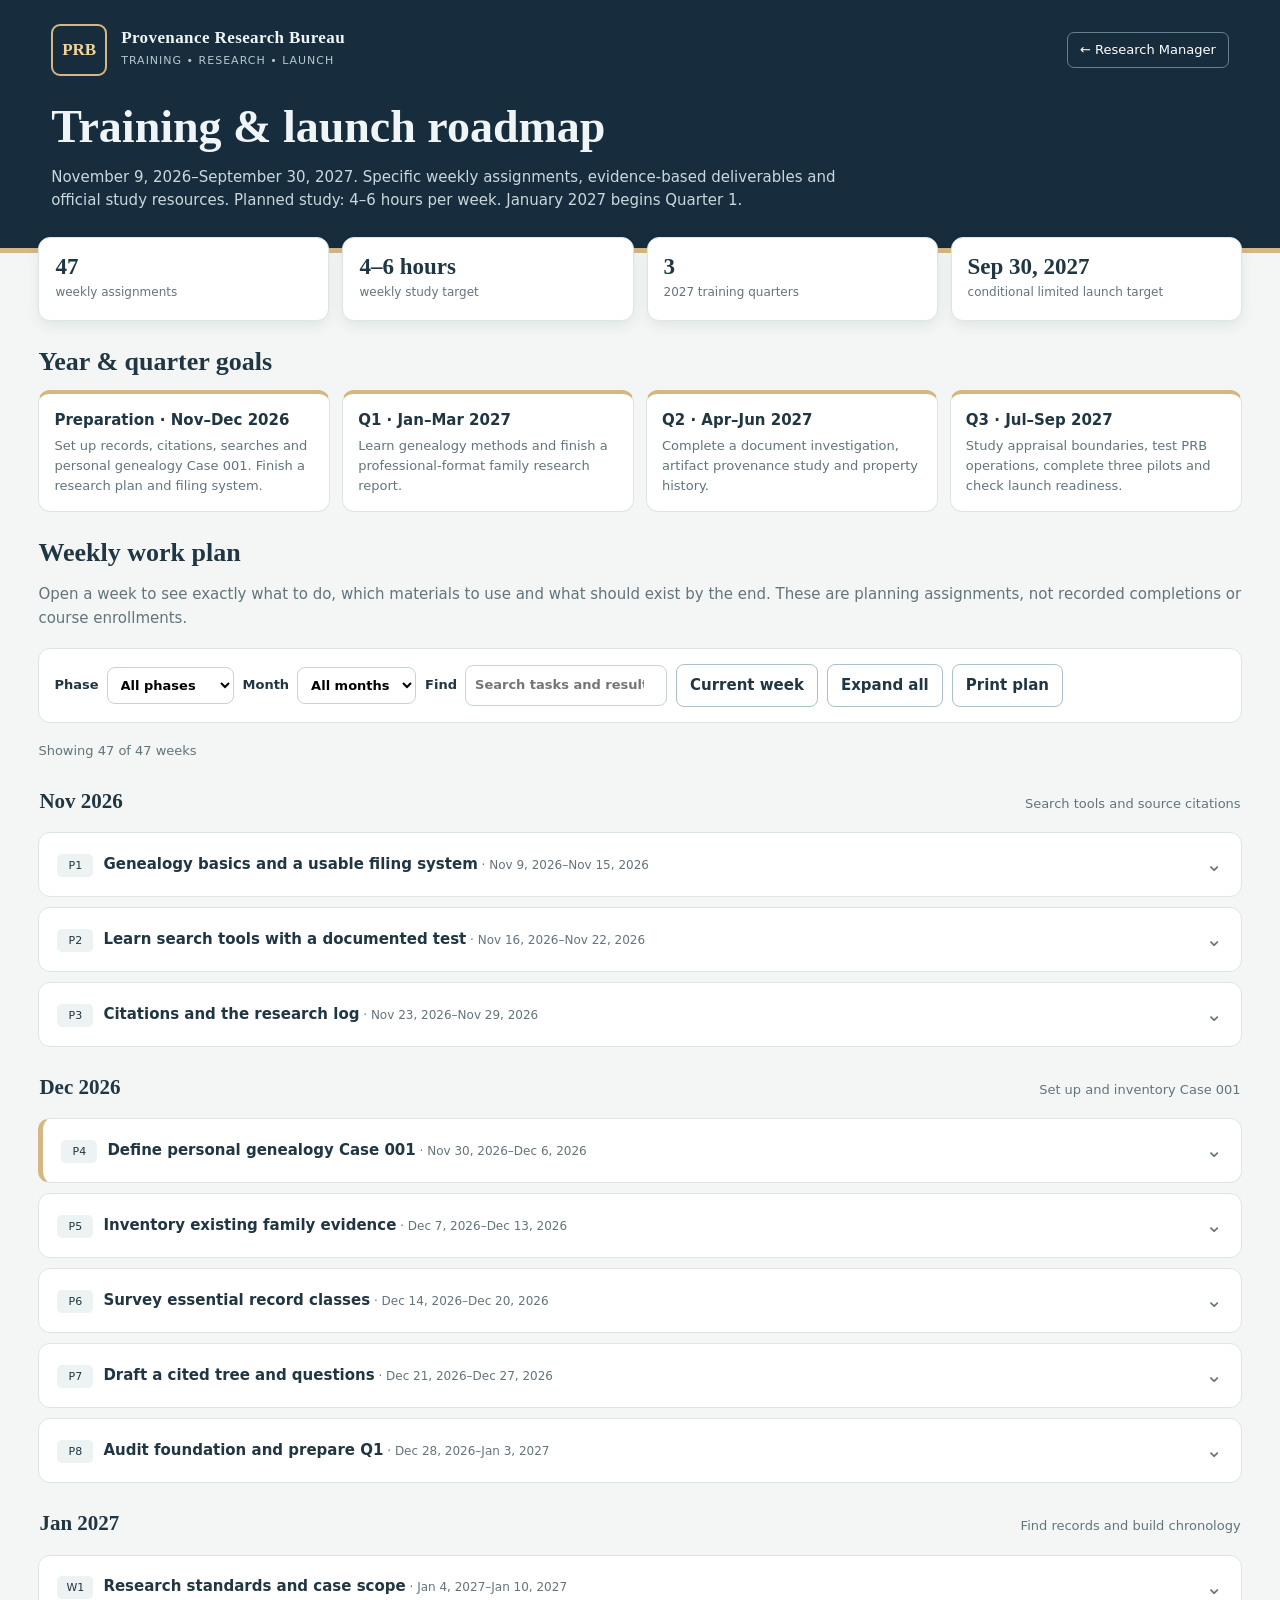
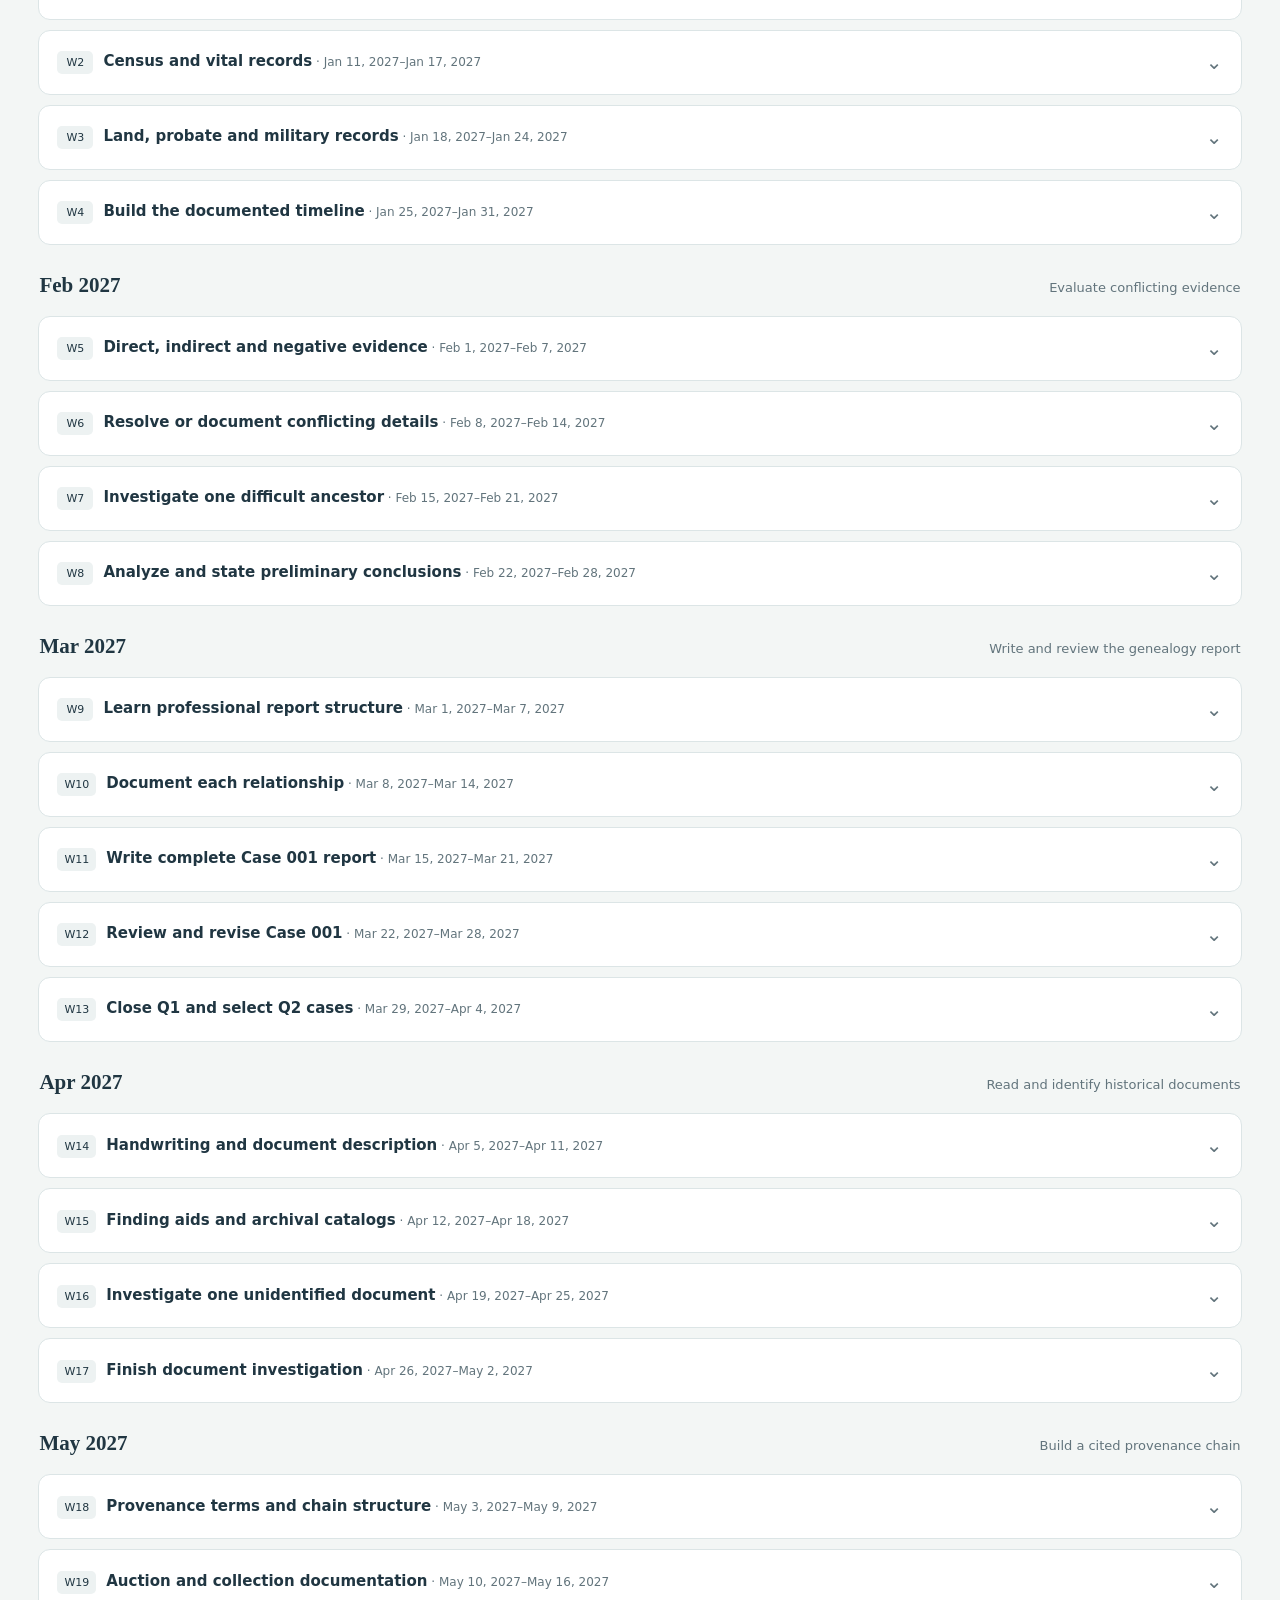
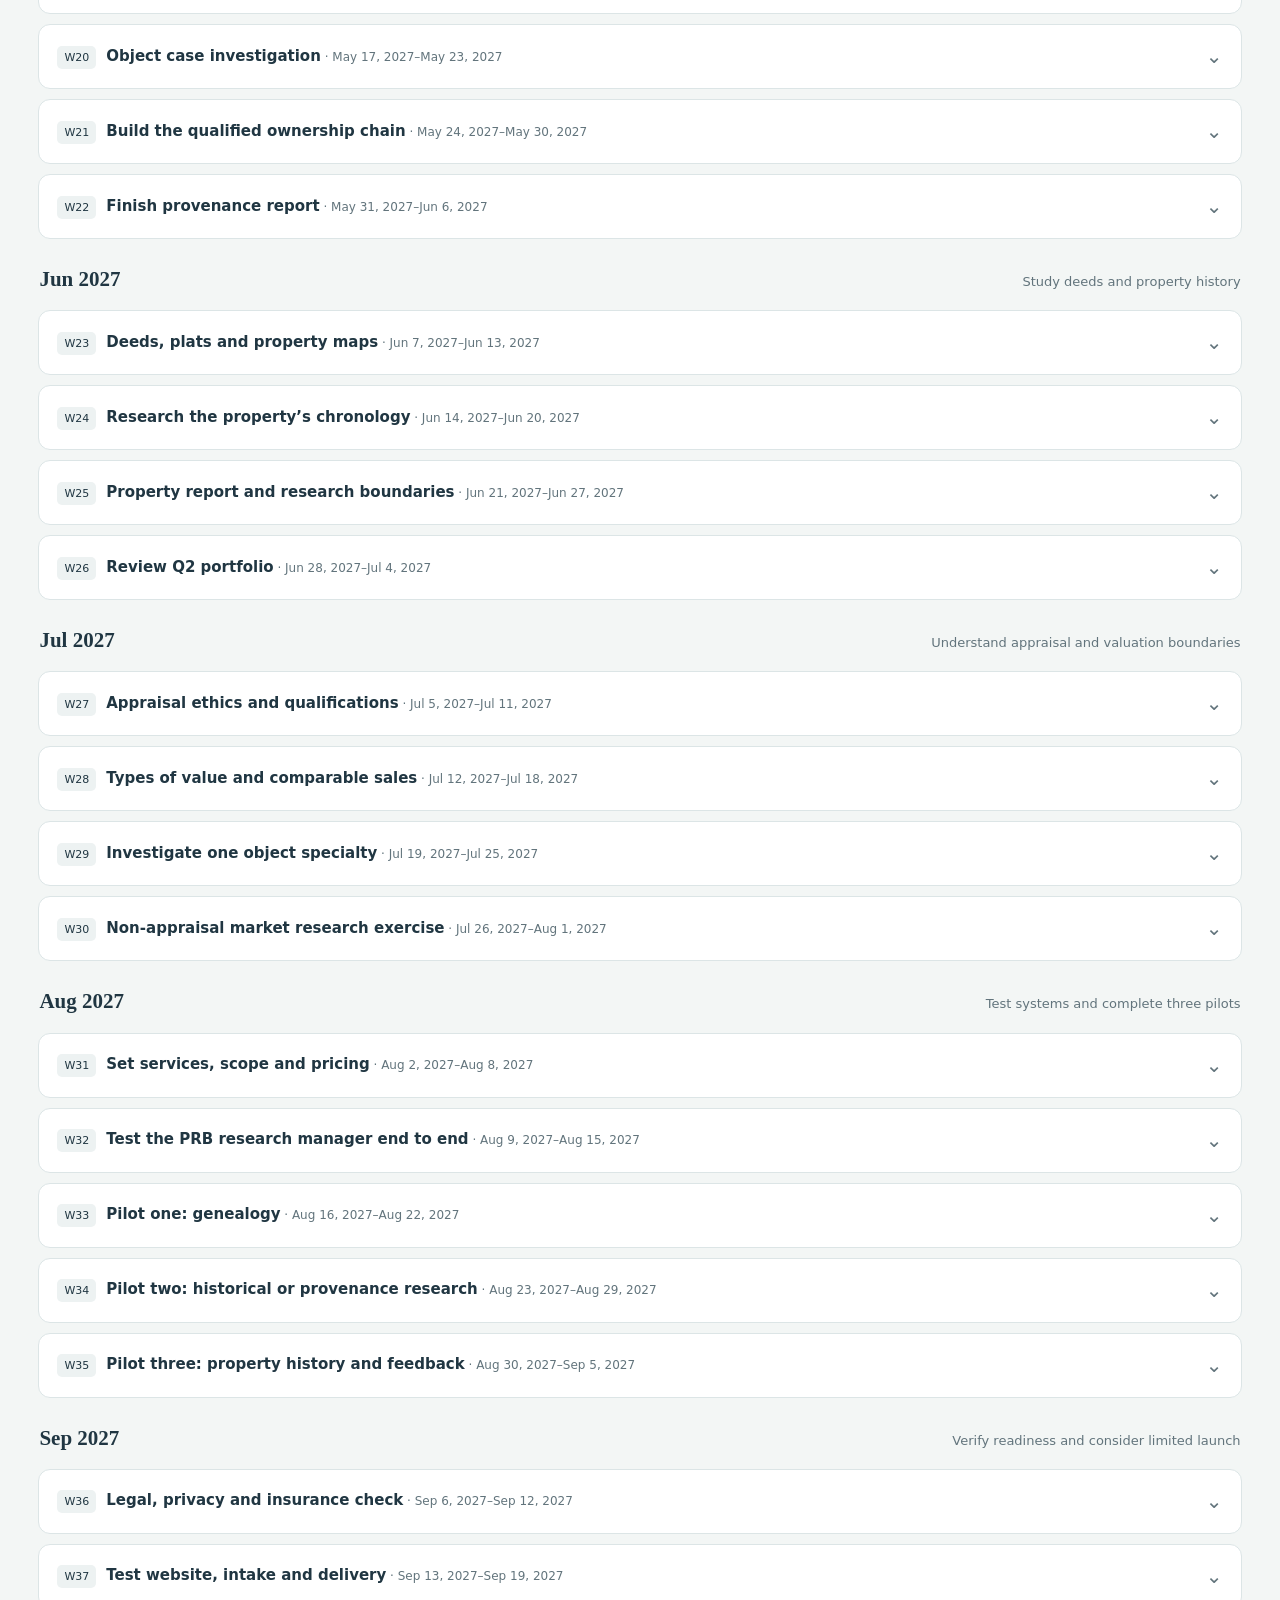
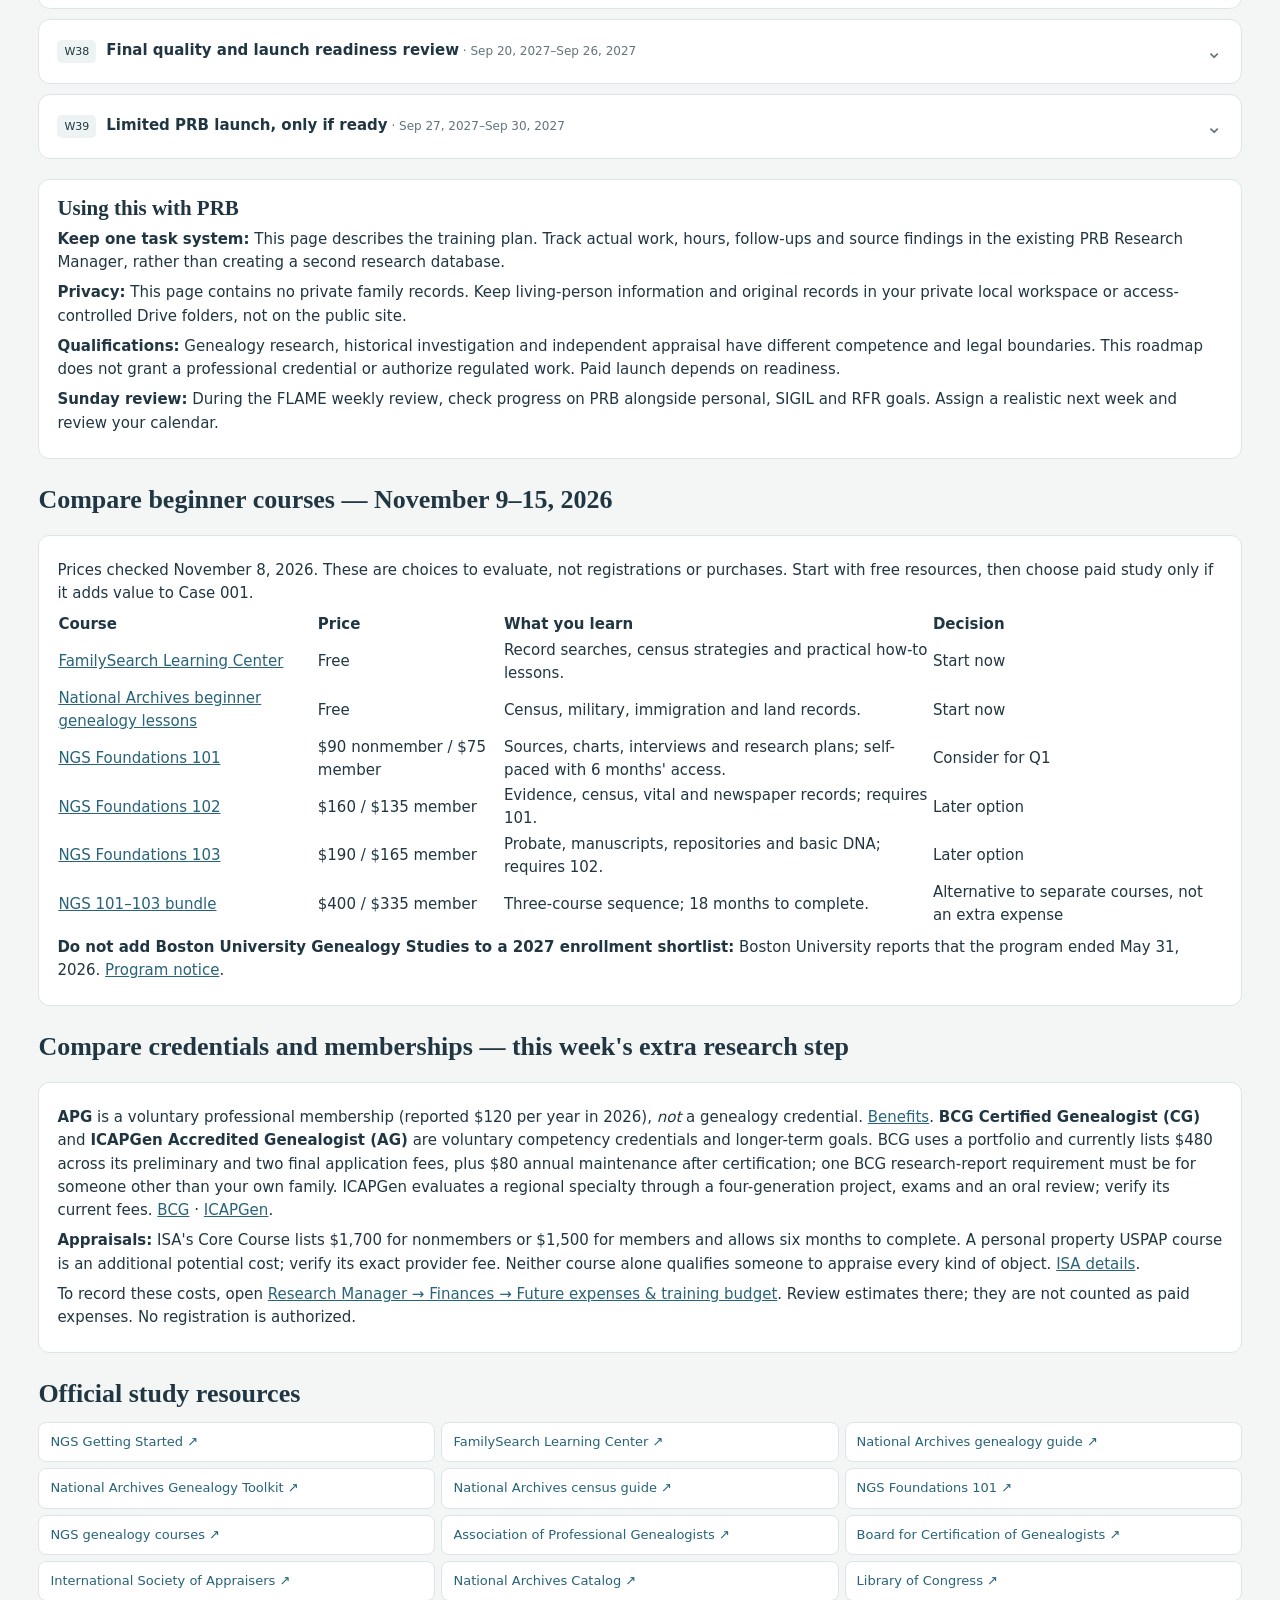
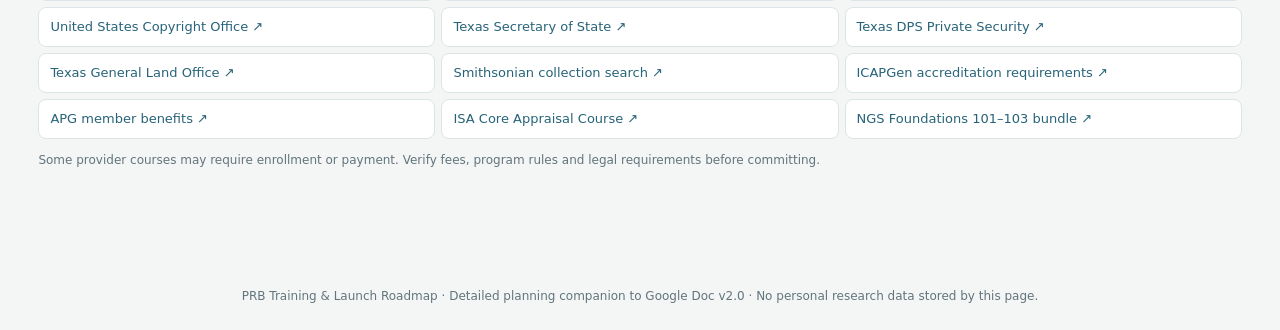
==== commit 1611290e: "Clarify CG/AG credentialing requirements and future costs in P1 course comparison" ====
--- a/prb-training.html
+++ b/prb-training.html
@@ -27,7 +27,7 @@
 <p><strong>Do not add Boston University Genealogy Studies to a 2027 enrollment shortlist:</strong> Boston University reports that the program ended May 31, 2026. <a href="https://cpe.bu.edu/genealogy/" target="_blank" rel="noopener noreferrer">Program notice</a>.</p>
 </section>
 <h2 id="credential-options">Compare credentials and memberships — this week's extra research step</h2>
-<section class="note"><p><strong>APG</strong> is a voluntary professional membership (reported $120 per year in 2026), <em>not</em> a genealogy credential. <a href="https://www.apgen.org/benefits_of_apg_membership.php" target="_blank" rel="noopener noreferrer">Benefits</a>. <strong>BCG Certified Genealogist (CG)</strong> and <strong>ICAPGen Accredited Genealogist (AG)</strong> are voluntary competency credentials and longer-term goals. <a href="https://bcgcertification.org/" target="_blank" rel="noopener noreferrer">BCG</a> · <a href="https://www.icapgen.org/" target="_blank" rel="noopener noreferrer">ICAPGen</a>.</p>
+<section class="note"><p><strong>APG</strong> is a voluntary professional membership (reported $120 per year in 2026), <em>not</em> a genealogy credential. <a href="https://www.apgen.org/benefits_of_apg_membership.php" target="_blank" rel="noopener noreferrer">Benefits</a>. <strong>BCG Certified Genealogist (CG)</strong> and <strong>ICAPGen Accredited Genealogist (AG)</strong> are voluntary competency credentials and longer-term goals. BCG uses a portfolio and currently lists $480 across its preliminary and two final application fees, plus $80 annual maintenance after certification; one BCG research-report requirement must be for someone other than your own family. ICAPGen evaluates a regional specialty through a four-generation project, exams and an oral review; verify its current fees. <a href="https://bcgcertification.org/" target="_blank" rel="noopener noreferrer">BCG</a> · <a href="https://www.icapgen.org/" target="_blank" rel="noopener noreferrer">ICAPGen</a>.</p>
 <p><strong>Appraisals:</strong> ISA's Core Course lists $1,700 for nonmembers or $1,500 for members and allows six months to complete. A personal property USPAP course is an additional potential cost; verify its exact provider fee. Neither course alone qualifies someone to appraise every kind of object. <a href="https://www.isa-appraisers.org/courses/core-course" target="_blank" rel="noopener noreferrer">ISA details</a>.</p>
 <p>To record these costs, open <a href="./index.html">Research Manager → Finances → Future expenses &amp; training budget</a>. Review estimates there; they are not counted as paid expenses. No registration is authorized.</p></section>
 <h2>Official study resources</h2><section class="source-list" id="resources"></section><p class="muted small">Some provider courses may require enrollment or payment. Verify fees, program rules and legal requirements before committing.</p></main><div class="foot">PRB Training & Launch Roadmap · Detailed planning companion to Google Doc v2.0 · No personal research data stored by this page.</div>
